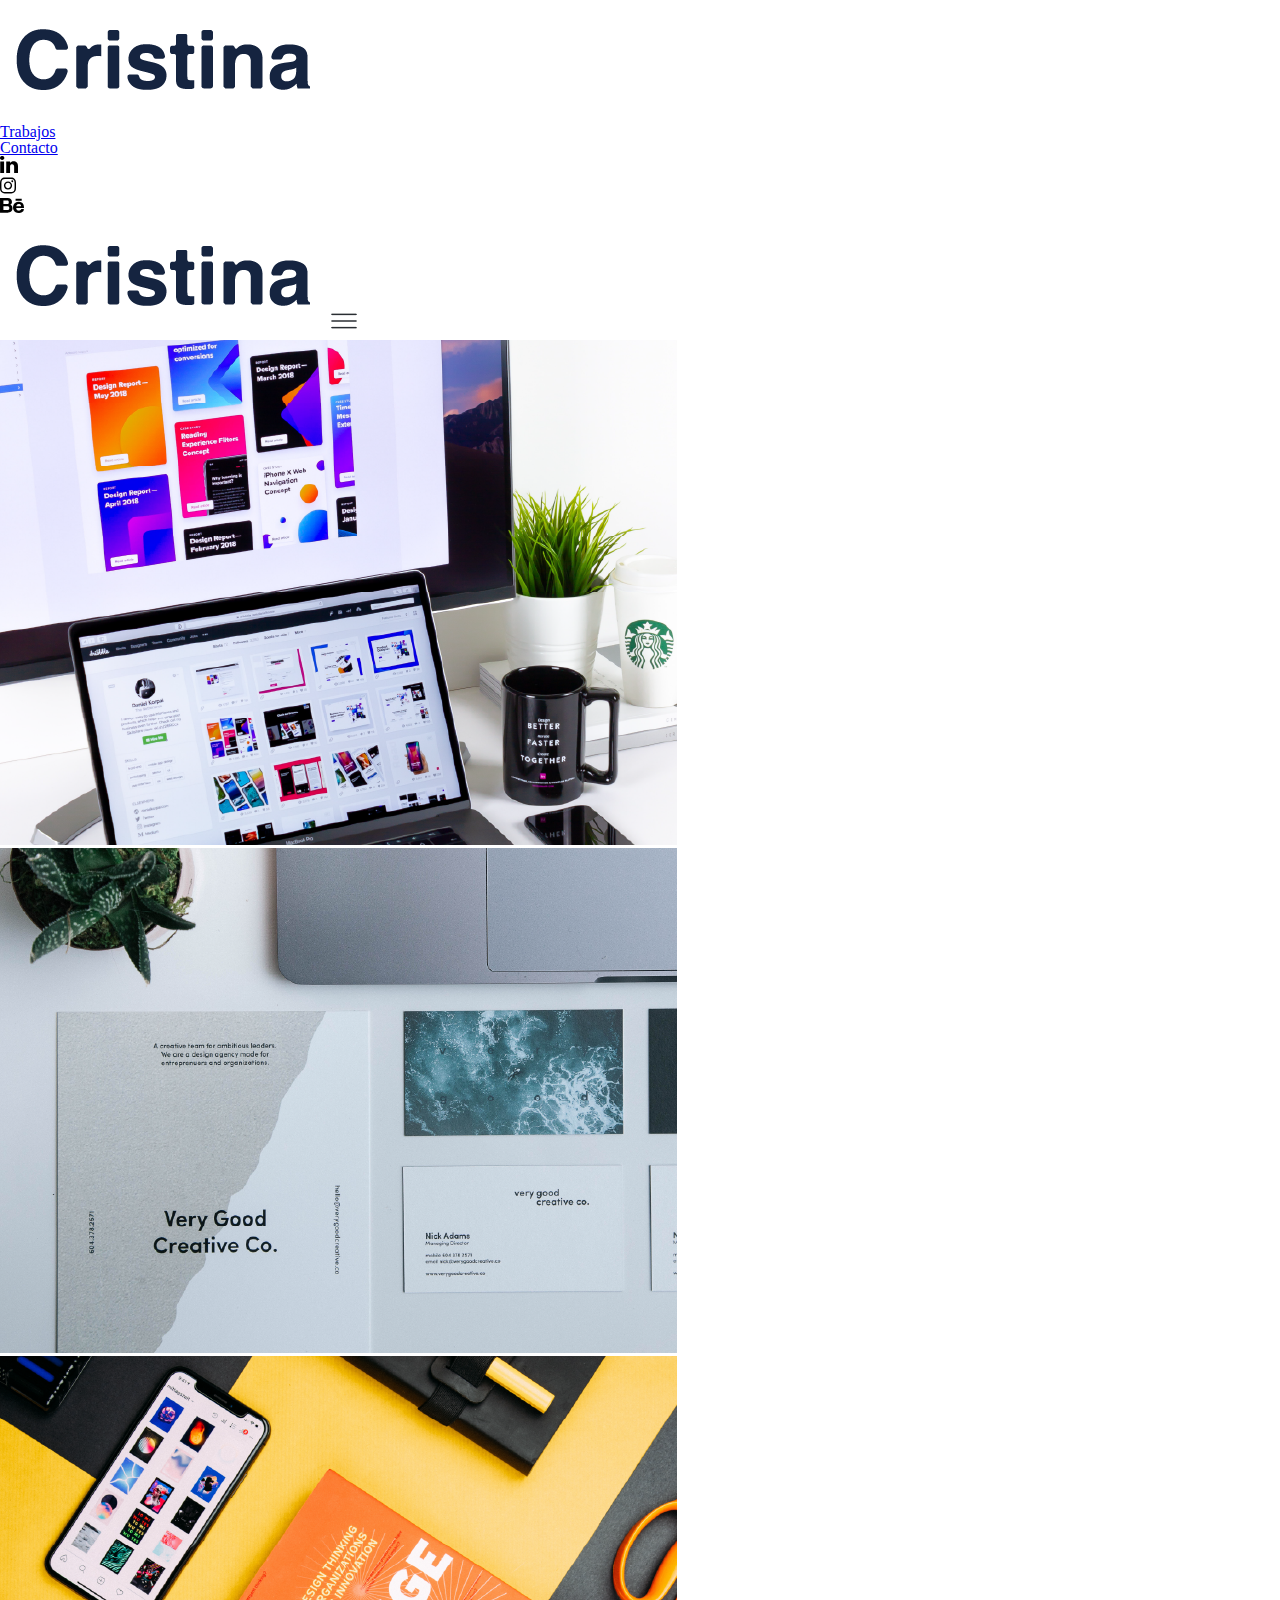
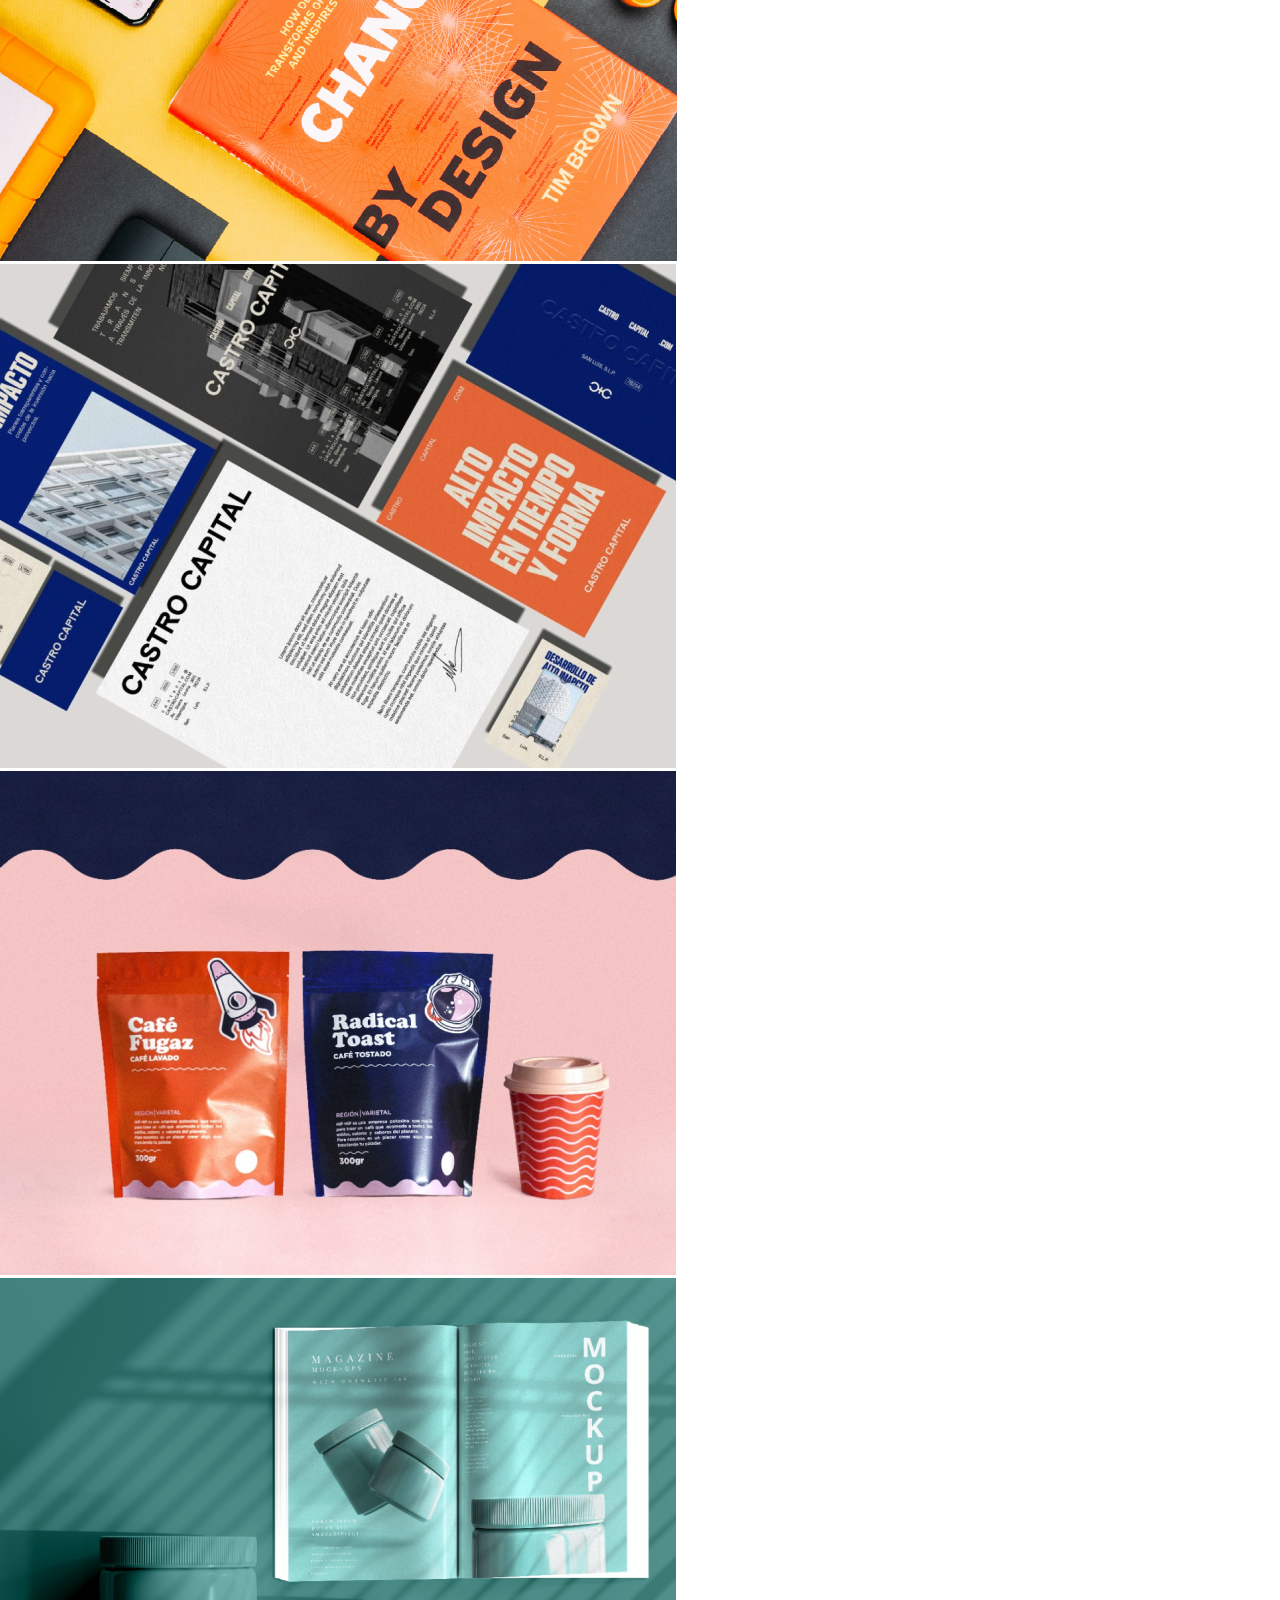
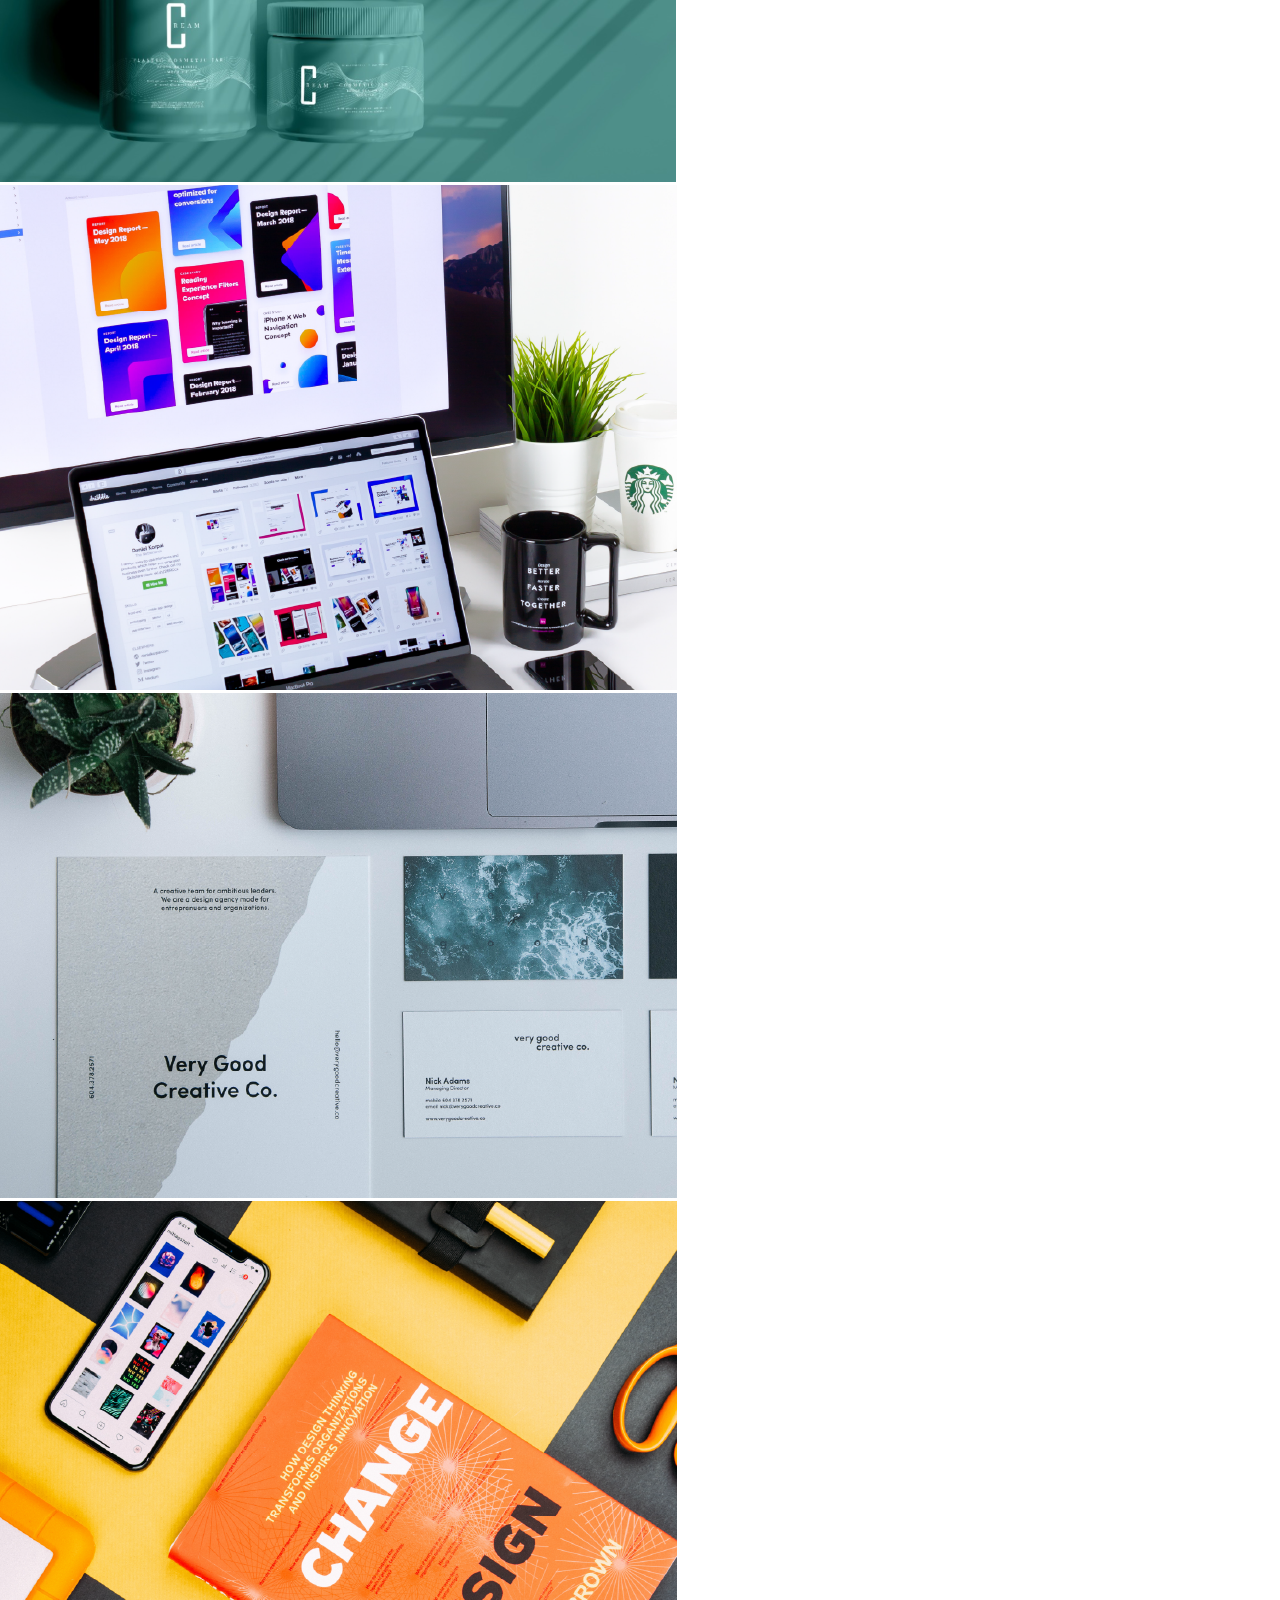
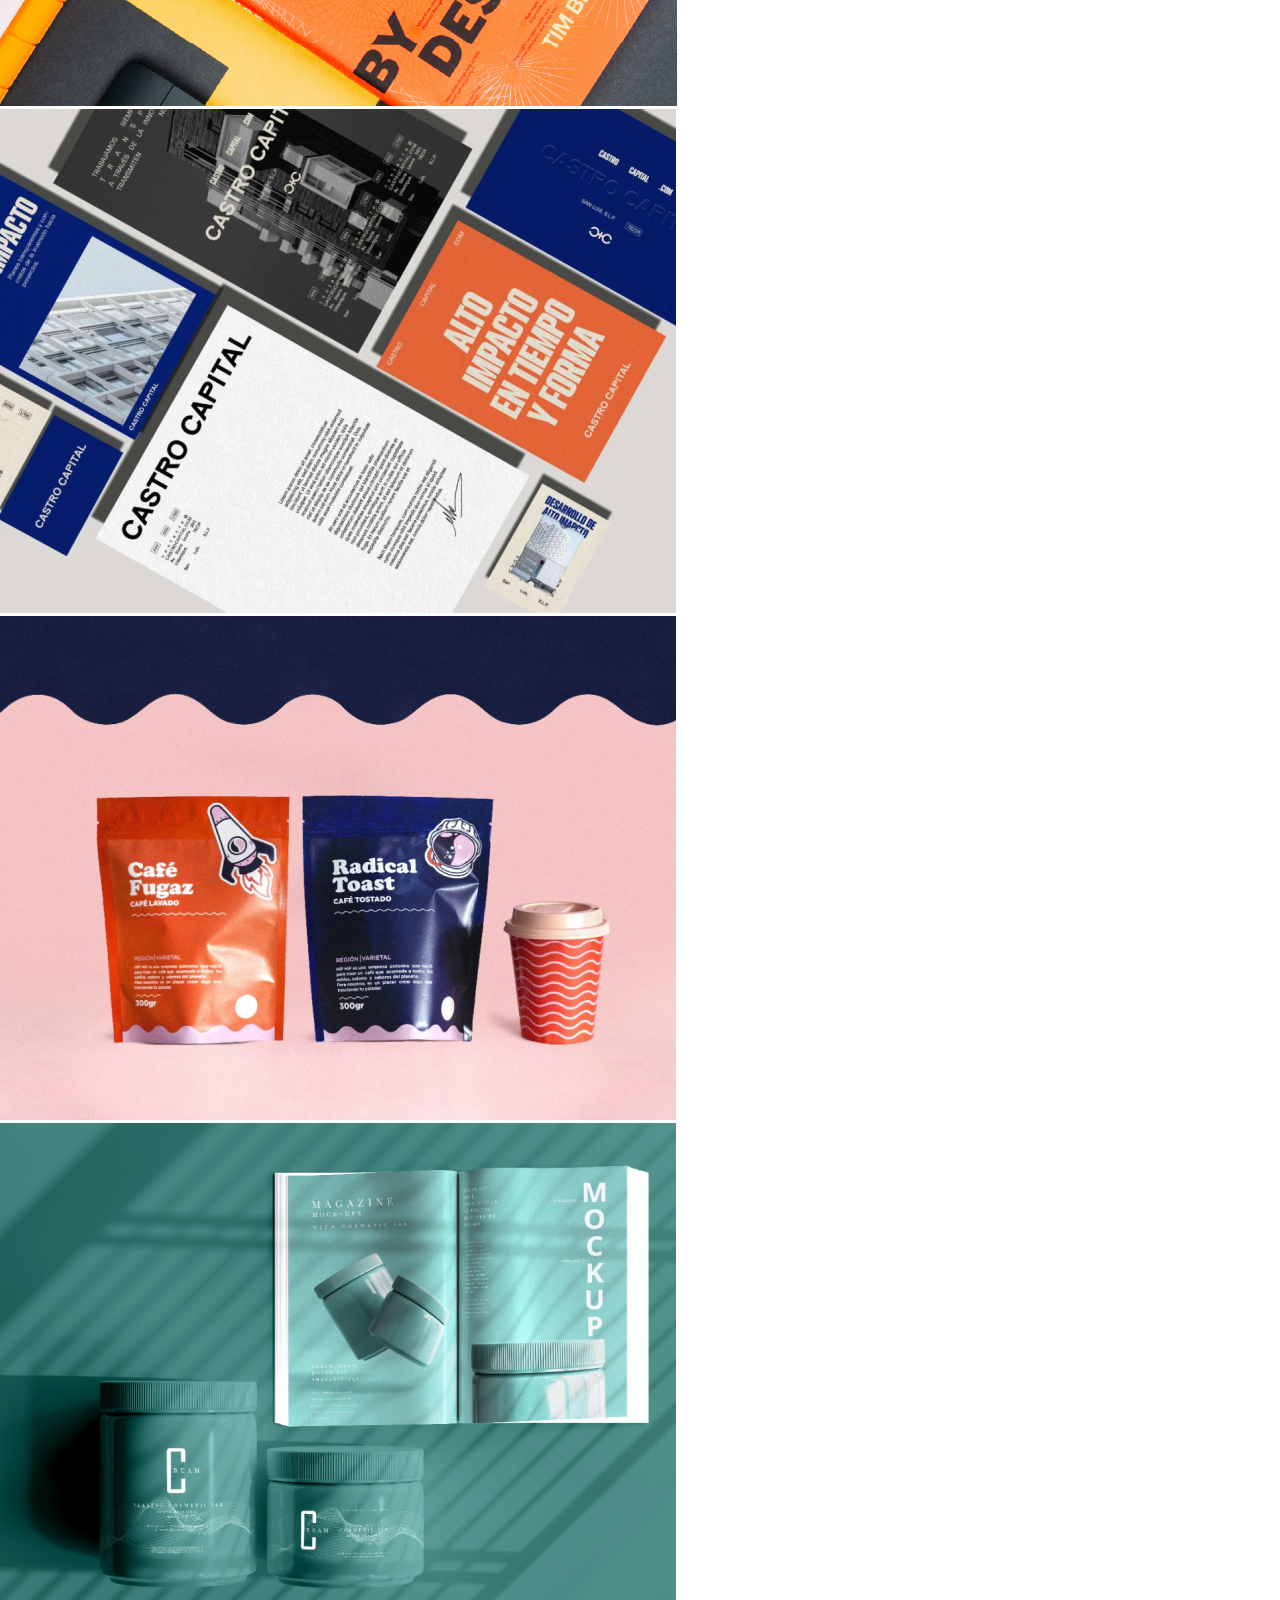
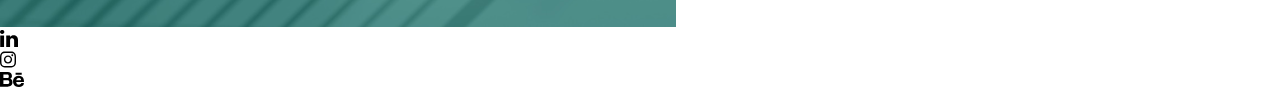
==== index.html @ 7a6666b7 "Versión 1 - portfolio" ====
<!DOCTYPE html>
<html lang="en">
<head>
    <meta charset="UTF-8">
    <meta name="viewport" content="width=device-width, initial-scale=1.0">
    <title>Cristina's portfolio</title>
    <link rel="stylesheet" href="../reset.css">
    <link rel="stylesheet" href="home.css">    
    </title>
</head>
<body>
    <div class="header">
        <nav>
            <ul class="flex-container nav" >
                <li>
                    <img src="../img/Logo-cris.png" alt="Logo Cristina San Juan" class="logo">
                </li>
            <div class="flex-container">
                <li>
                    <a href="index.html" class="nav-space">Trabajos</a>
                </li>
    
                <li>
                    <a href="../contact/contact.html" class="nav-space">Contacto</a>
                </li>
    
                <li>
                    <a href="https://www.linkedin.com/in/cristina-san-juan-sánchez-morate-86b3b9150/"><img src="../img/LinkedIn logo.svg" alt="LinkedIn Logo" class="nav-space"></a>
                </li>
             
                <li>
                    <a href="https://www.instagram.com"><img src="../img/instagram logo.svg" alt="instagram Logo" class="nav-space"></a>
                </li>
    
                <li>
                    <a href="https://www.behance.net"><img src="../img/Behance.svg" alt="Behance logo" class="nav-space"></a>
                </li>
            </div> 
            </ul>
        </nav>
    </div> 

    <div class="mobile">
        <img src="../img/Logo-cris.png" alt="Logo Cristina San Juan" class="logo">
        <img src="../img/icon-burger.png" alt="Logo Cristina San Juan" class="burger">
    </div>

    <section class="project">
    <div>
        <a href="../Project1/project1.html"><img src="../img/P01.png" alt="Proyecto 1"></a>
        <a href="../Project1/project1.html"><img src="../img/P02.png" alt="Proyecto 2"></a>
    </div>

    <div>
        <a href="#"><img src="../img/P03.png" alt="Proyecto 3"></a>
        <a href="#"><img src="../img/P4.png" alt="Proyecto 4"></a>
    </div>

    <div>
        <a href="#"></a><img src="../img/P5.png" alt="Proyecto 5">
        <a href="#"></a><img src="../img/P6.png" alt="Proyecto 6">
    </div>
    
    </section>

    
    <section class=" project-mobile flex-container">
        <div>
            <a href="../Project1/project1.html"><img src="../img/P01.png" alt="Proyecto 1"></a>
        </div>
        <div>
            <a href="../Project1/project1.html"><img src="../img/P02.png" alt="Proyecto 2"></a>
        </div>
        <div>
            <a href="#"><img src="../img/P03.png" alt="Proyecto 3"></a>
        </div>
        <div>
            <a href="#"><img src="../img/P4.png" alt="Proyecto 4"></a>
        </div>
        <div>
            <a href="#"><img src="../img/P5.png" alt="Proyecto 5"></a>
        </div>
        <div>
            <a href="#"><img src="../img/P6.png" alt="Proyecto 6"></a>
        </div>
     </section>

    <footer>
        <ul class="flex-container footer">
            <li>
                <a href="https://www.linkedin.com/in/cristina-san-juan-sánchez-morate-86b3b9150/"> <img src="../img/LinkedIn logo.svg" alt=""></a>
            </li>

            <li>
                <a href="#"><img src="../img/instagram logo.svg" alt="instagram Logo"></a>
            </li>

            <li>
                <a href="#"><img src="../img/Behance.svg" alt="Behance logo"></a>
            </li>
        </ul>
    </footer>
</body>
</html>
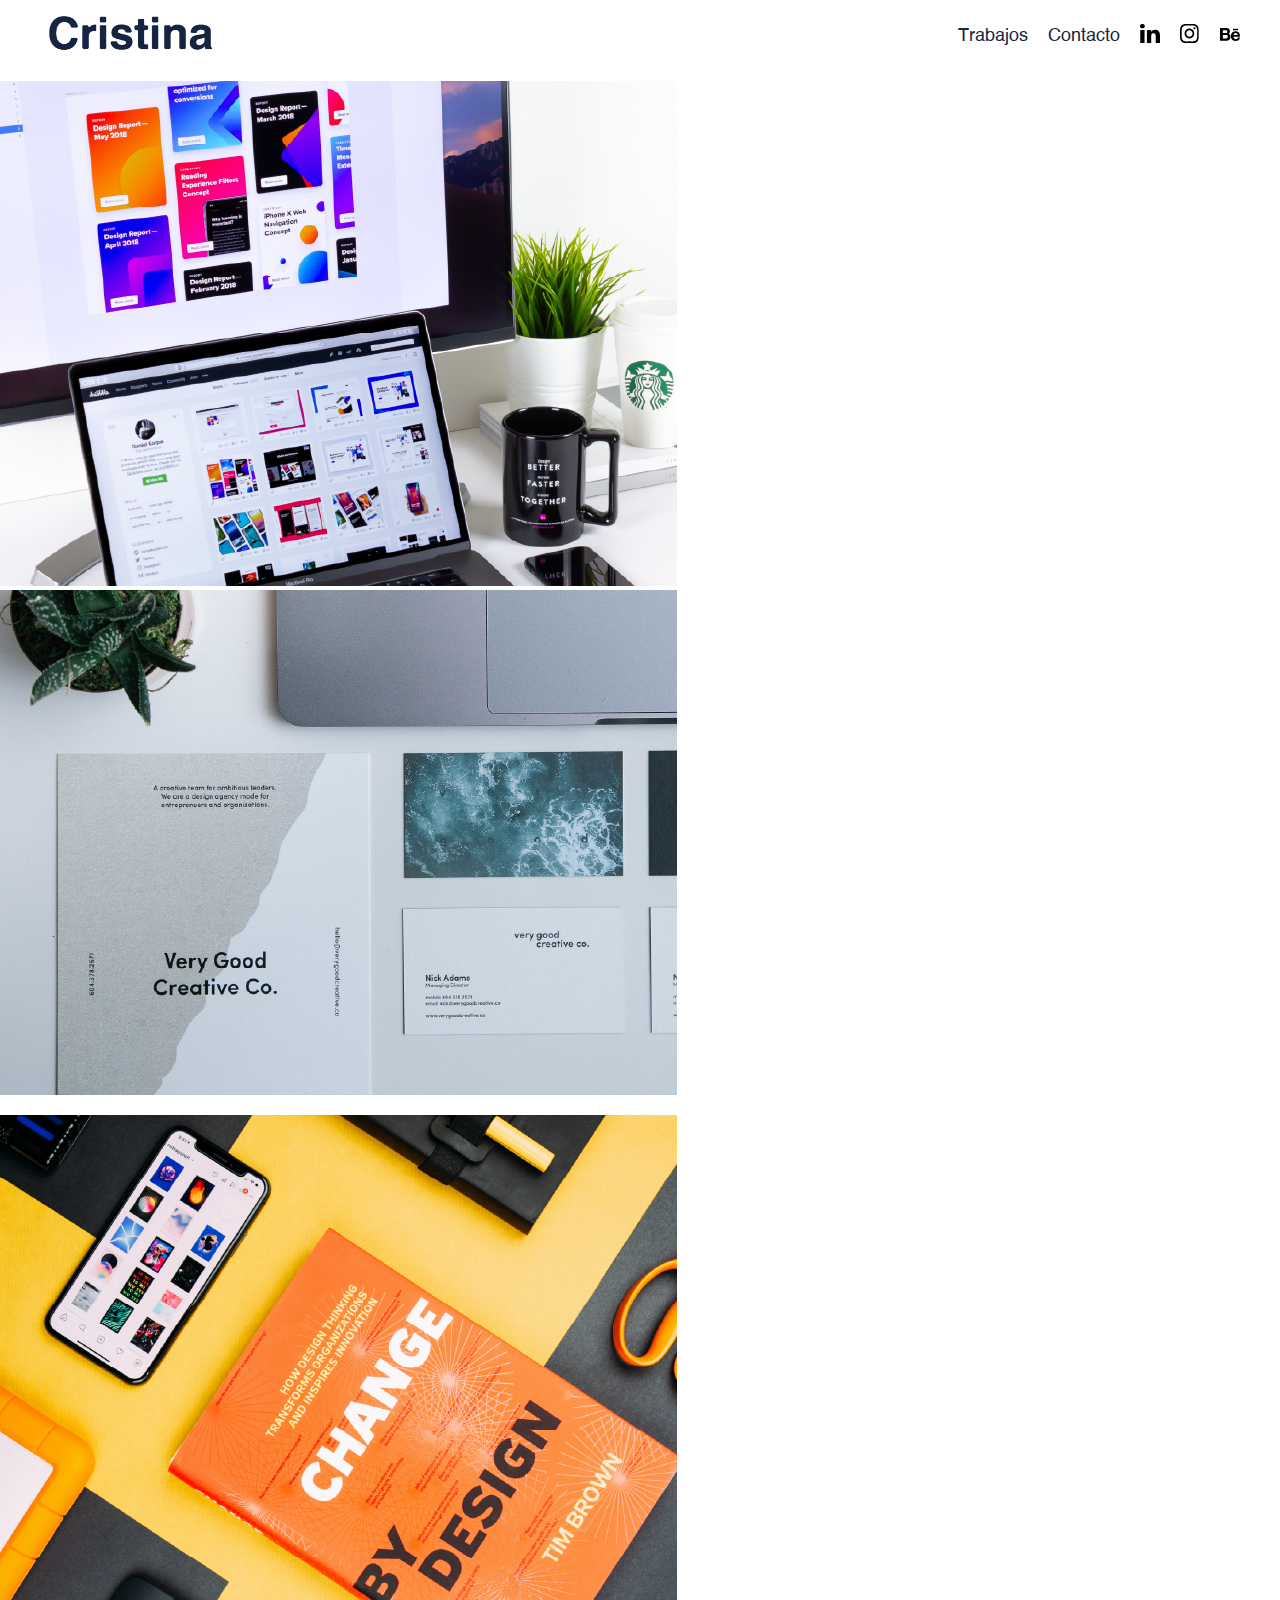
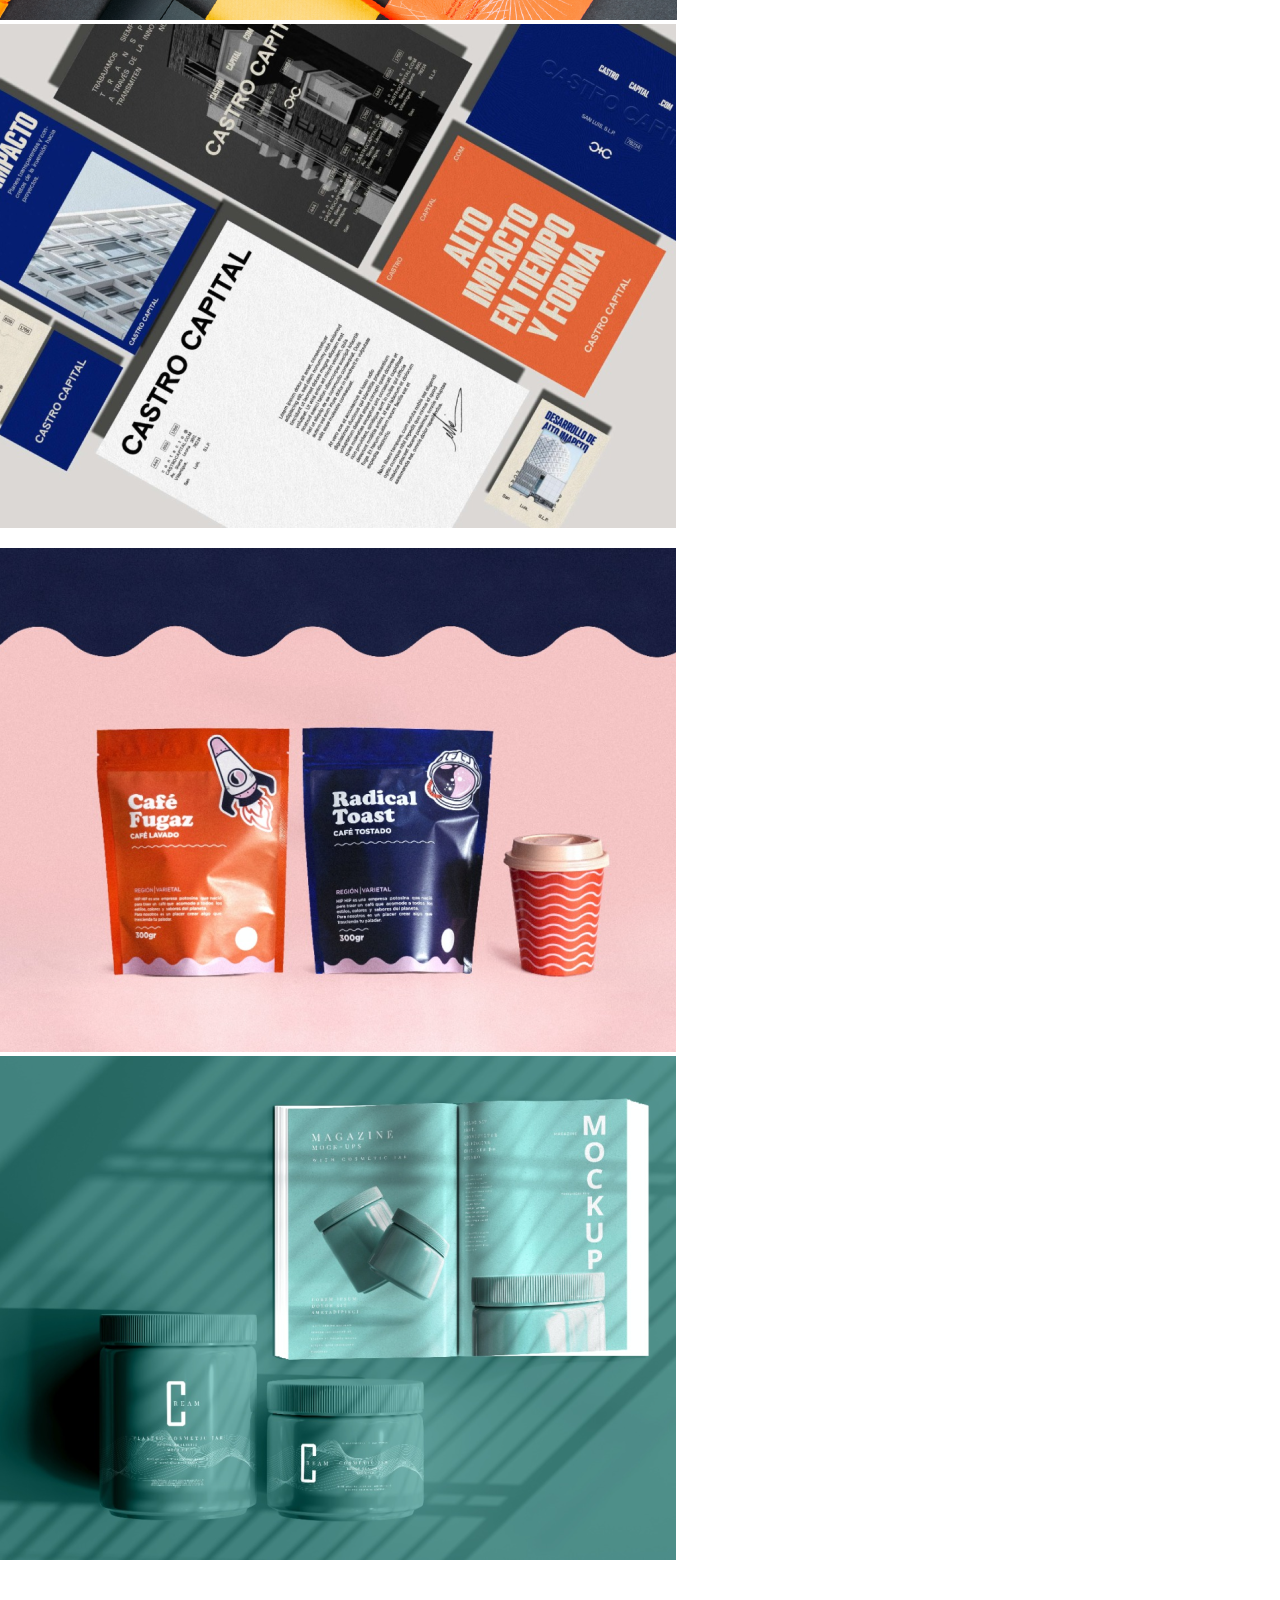
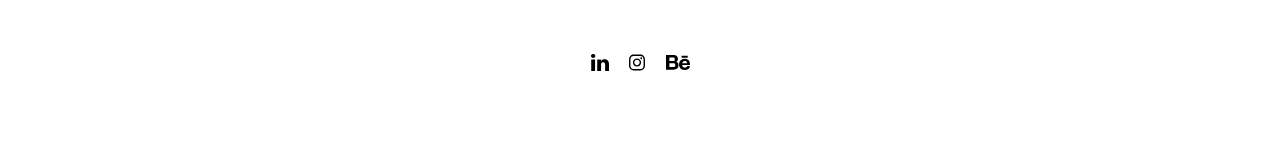
==== commit ee4d4cf5: "v2 portfolio" ====
--- a/index.html
+++ b/index.html
@@ -4,8 +4,8 @@
     <meta charset="UTF-8">
     <meta name="viewport" content="width=device-width, initial-scale=1.0">
     <title>Cristina's portfolio</title>
-    <link rel="stylesheet" href="../reset.css">
-    <link rel="stylesheet" href="home.css">    
+    <link rel="stylesheet" href="./reset.css">
+    <link rel="stylesheet" href="./home/home.css">    
     </title>
 </head>
 <body>
@@ -13,7 +13,7 @@
         <nav>
             <ul class="flex-container nav" >
                 <li>
-                    <img src="../img/Logo-cris.png" alt="Logo Cristina San Juan" class="logo">
+                    <img src="img/Logo-cris.png" alt="Logo Cristina San Juan" class="logo">
                 </li>
             <div class="flex-container">
                 <li>
@@ -25,15 +25,15 @@
                 </li>
     
                 <li>
-                    <a href="https://www.linkedin.com/in/cristina-san-juan-sánchez-morate-86b3b9150/"><img src="../img/LinkedIn logo.svg" alt="LinkedIn Logo" class="nav-space"></a>
+                    <a href="https://www.linkedin.com/in/cristina-san-juan-sánchez-morate-86b3b9150/"><img src="./img/LinkedIn logo.svg" alt="LinkedIn Logo" class="nav-space"></a>
                 </li>
              
                 <li>
-                    <a href="https://www.instagram.com"><img src="../img/instagram logo.svg" alt="instagram Logo" class="nav-space"></a>
+                    <a href="https://www.instagram.com"><img src="./img/instagram logo.svg" alt="instagram Logo" class="nav-space"></a>
                 </li>
     
                 <li>
-                    <a href="https://www.behance.net"><img src="../img/Behance.svg" alt="Behance logo" class="nav-space"></a>
+                    <a href="https://www.behance.net"><img src="./img/Behance.svg" alt="Behance logo" class="nav-space"></a>
                 </li>
             </div> 
             </ul>
@@ -41,24 +41,24 @@
     </div> 
 
     <div class="mobile">
-        <img src="../img/Logo-cris.png" alt="Logo Cristina San Juan" class="logo">
-        <img src="../img/icon-burger.png" alt="Logo Cristina San Juan" class="burger">
+        <img src="./img/Logo-cris.png" alt="Logo Cristina San Juan" class="logo">
+        <img src="./img/icon-burger.png" alt="Logo Cristina San Juan" class="burger">
     </div>
 
     <section class="project">
     <div>
-        <a href="../Project1/project1.html"><img src="../img/P01.png" alt="Proyecto 1"></a>
-        <a href="../Project1/project1.html"><img src="../img/P02.png" alt="Proyecto 2"></a>
+        <a href="./Project1/project1.html"><img src="./img/P01.png" alt="Proyecto 1"></a>
+        <a href="./Project1/project1.html"><img src="./img/P02.png" alt="Proyecto 2"></a>
     </div>
 
     <div>
-        <a href="#"><img src="../img/P03.png" alt="Proyecto 3"></a>
-        <a href="#"><img src="../img/P4.png" alt="Proyecto 4"></a>
+        <a href="#"><img src="./img/P03.png" alt="Proyecto 3"></a>
+        <a href="#"><img src="./img/P4.png" alt="Proyecto 4"></a>
     </div>
 
     <div>
-        <a href="#"></a><img src="../img/P5.png" alt="Proyecto 5">
-        <a href="#"></a><img src="../img/P6.png" alt="Proyecto 6">
+        <a href="#"></a><img src="./img/P5.png" alt="Proyecto 5">
+        <a href="#"></a><img src="./img/P6.png" alt="Proyecto 6">
     </div>
     
     </section>
@@ -66,37 +66,37 @@
     
     <section class=" project-mobile flex-container">
         <div>
-            <a href="../Project1/project1.html"><img src="../img/P01.png" alt="Proyecto 1"></a>
+            <a href="./Project1/project1.html"><img src="./img/P01.png" alt="Proyecto 1"></a>
         </div>
         <div>
-            <a href="../Project1/project1.html"><img src="../img/P02.png" alt="Proyecto 2"></a>
+            <a href="./Project1/project1.html"><img src="./img/P02.png" alt="Proyecto 2"></a>
         </div>
         <div>
-            <a href="#"><img src="../img/P03.png" alt="Proyecto 3"></a>
+            <a href="#"><img src="./img/P03.png" alt="Proyecto 3"></a>
         </div>
         <div>
-            <a href="#"><img src="../img/P4.png" alt="Proyecto 4"></a>
+            <a href="#"><img src="./img/P4.png" alt="Proyecto 4"></a>
         </div>
         <div>
-            <a href="#"><img src="../img/P5.png" alt="Proyecto 5"></a>
+            <a href="#"><img src="./img/P5.png" alt="Proyecto 5"></a>
         </div>
         <div>
-            <a href="#"><img src="../img/P6.png" alt="Proyecto 6"></a>
+            <a href="#"><img src="./img/P6.png" alt="Proyecto 6"></a>
         </div>
      </section>
 
     <footer>
         <ul class="flex-container footer">
             <li>
-                <a href="https://www.linkedin.com/in/cristina-san-juan-sánchez-morate-86b3b9150/"> <img src="../img/LinkedIn logo.svg" alt=""></a>
+                <a href="https://www.linkedin.com/in/cristina-san-juan-sánchez-morate-86b3b9150/"> <img src="./img/LinkedIn logo.svg" alt=""></a>
             </li>
 
             <li>
-                <a href="#"><img src="../img/instagram logo.svg" alt="instagram Logo"></a>
+                <a href="#"><img src="./img/instagram logo.svg" alt="instagram Logo"></a>
             </li>
 
             <li>
-                <a href="#"><img src="../img/Behance.svg" alt="Behance logo"></a>
+                <a href="#"><img src="./img/Behance.svg" alt="Behance logo"></a>
             </li>
         </ul>
     </footer>
--- a/home/home.css
+++ b/home/home.css
@@ -0,0 +1,107 @@
+@font-face {
+    font-family: "Helvetica";
+    src: url(../typo/Helvetica.ttc) format("truetype");
+}
+
+body {
+    color: #152440;
+    font-family: "Helvetica";
+}
+
+a {
+    color: #152440;
+    text-decoration: none;
+    font-size: 18px;
+}
+
+.flex-container {
+    display: flex;
+    align-items: center;
+}
+
+.nav {
+    background-color: white;
+    justify-content: space-between;
+    padding-left: 40px;
+    padding-right: 40px;
+    padding-bottom: 10px;
+}
+
+.nav-space {
+    width: 20px;
+    margin-left: 20px;
+}
+
+.logo {
+    width: 180px;
+}
+
+.project {
+display: flex;
+align-items: flex-start;
+align-content: flex-start;
+justify-content: center;
+gap: 16px 8px;
+flex-wrap: wrap;
+}
+
+.mobile {
+    display: none;
+}
+
+.project-mobile {
+    display: none;
+}
+
+.burger {
+    width: 32px;
+}
+
+footer {
+    height: 200px;
+}
+
+footer img {
+    color: #152440;
+}
+
+.footer {
+    justify-content: center;
+    align-items: center;
+    gap: 20px;
+    height: 100%;
+}
+
+/* Movil*/
+@media (max-width: 600px) {
+
+    .nav {
+        display: none
+    }
+    .project {
+        display: none;
+    }
+
+    .mobile {
+        display: flex;
+        justify-content: space-between;
+        align-items: center;
+        padding-left: 10px;
+        padding-right: 10px;
+
+    }
+   
+    .project-mobile {
+        display: block;
+        justify-content: center;
+        text-align: center;
+
+
+        }
+
+        .project-mobile img {
+            width: 470px;
+            justify-content: center;
+            align-items: center;
+        }
+}